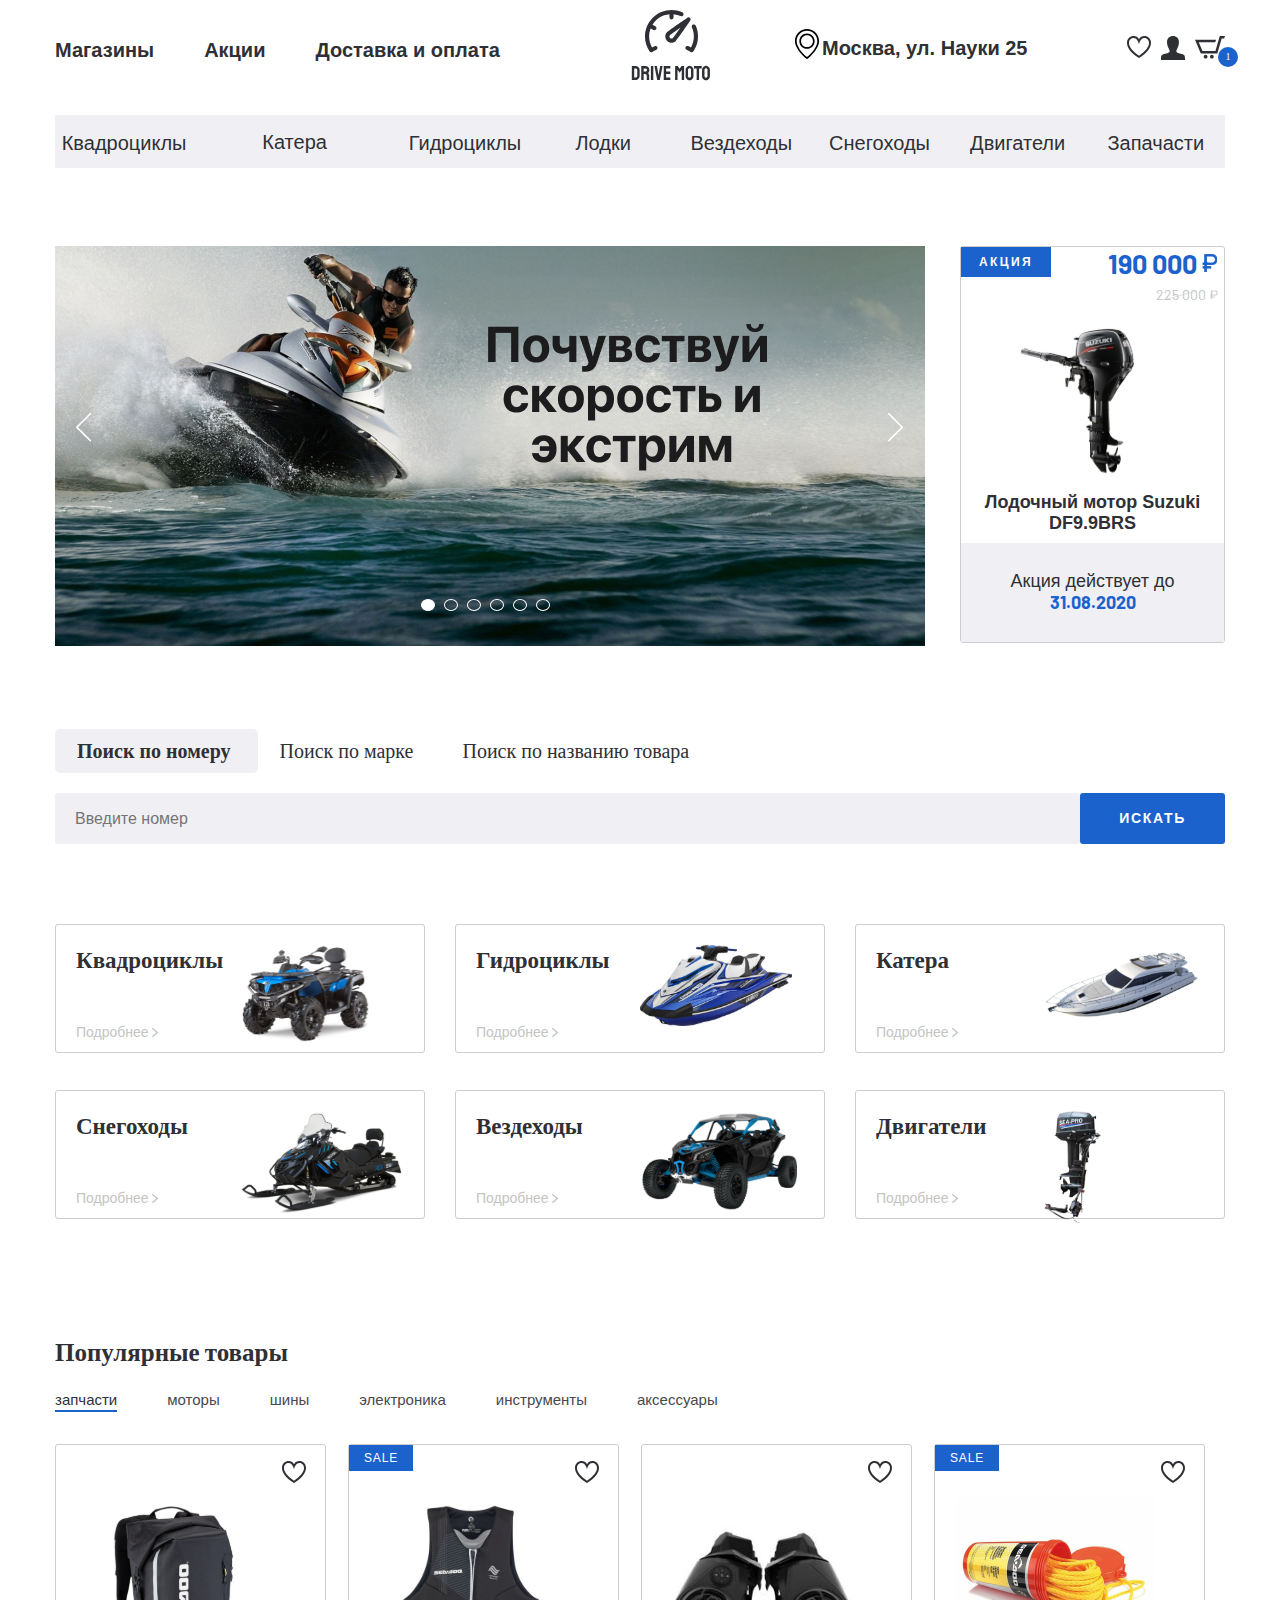
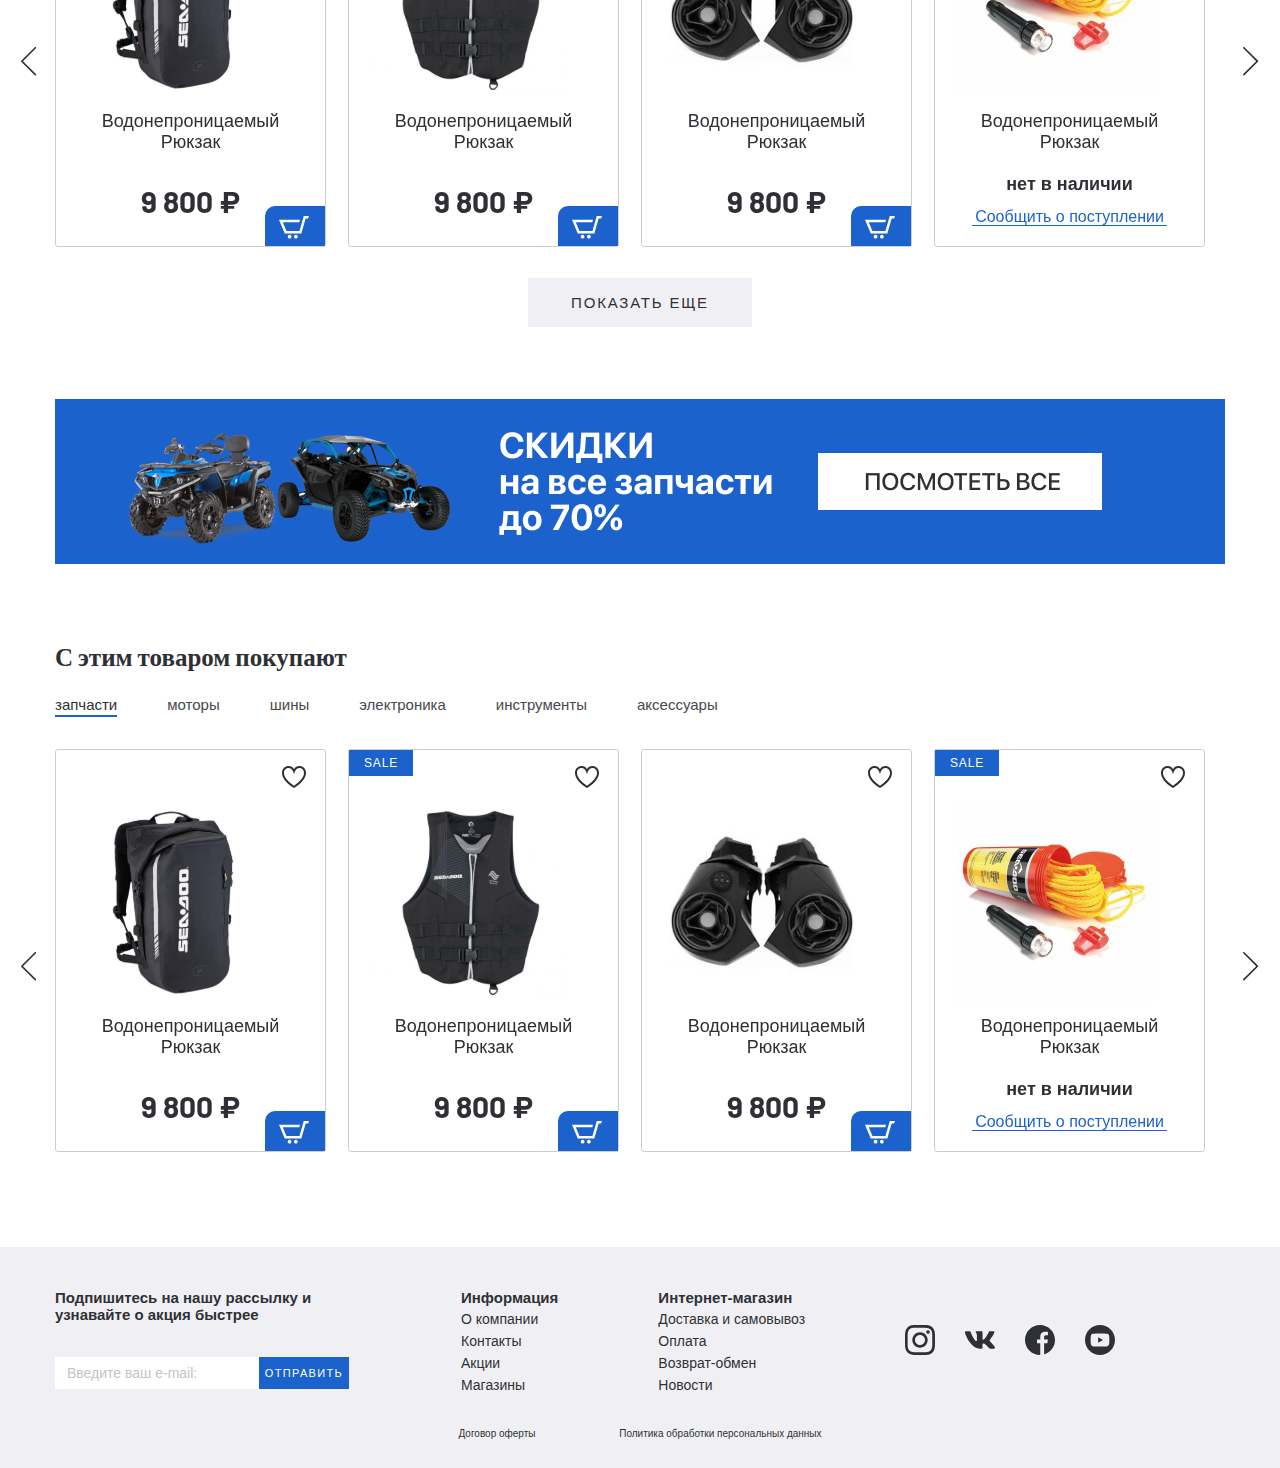
==== index.html @ bf3409c5 "First lesson" ====
<!DOCTYPE html>
<html lang="en">
<head>
  <meta charset="UTF-8">
  <meta name="viewport" content="width=device-width, initial-scale=1.0">
  <meta http-equiv="X-UA-Compatible" content="ie=edge">
  <title>Document</title>
  <link href="https://fonts.googleapis.com/css2?family=Barlow:wght@400;700&display=swap" rel="stylesheet">
  <link rel="stylesheet" href="css/ion.rangeSlider.min.css">
  <link rel="stylesheet" href="css/jquery.formstyler.css">
  <link rel="stylesheet" href="css/jquery.formstyler.theme.css">
  <link rel="stylesheet" href="css/jquery.rateyo.min.css">
  <link rel="stylesheet" href="css/style.min.css">
</head>
<body>

  <header class="header">
    <div class="container">
      <div class="header__top"7>
        <nav class="menu">
          <ul class="menu__list">
            <li class="menu__item">
              <a class="menu__link" href="#">
                Магазины
              </a>
            </li>
            <li class="menu__item">
              <a class="menu__link" href="#">
                Акции
              </a>
            </li>
            <li class="menu__item">
              <a class="menu__link" href="#">
                Доставка и оплата
              </a>
            </li>
          </ul>
        </nav>
        <a href="#" class="logo">
          <img src="img/logo.svg" alt="">
        </a>
        <div class="header__info">
          <div class="header__geolocation">
            Москва,  ул. Науки  25
          </div>
          <ul class="header__icons">
            <li class="header__item">
              <a href="#" class="header__item-link">
                <img src="img/brave.svg">
              </a>
            </li>
            <li class="header__item">
              <a href="#" class="header__item-link">
                <img src="img/user.svg">
              </a>
            </li>
            <li class="header__item">
              <a href="#" class="header__item-link basket">
                <img src="img/basket.svg">
                <p class="header__item-link--num">1</p>
              </a>
            </li>
          </ul>
        </div>
      </div>
      
      <ul class="header__bottom-list">
        <li class="header__bottom-item">
          <a href="#" class="header__bottom-link">Квадроциклы</a>
        </li>
        <li class="header__bottom-item">
          <a href="#" class="h122eader__bottom-link">Катера</a>
        </li>
        <li class="header__bottom-item">
          <a href="catalog-page.html" class="header__bottom-link">Гидроциклы</a>
        </li>
        <li class="header__bottom-item">
          <a href="#" class="header__bottom-link">Лодки</a>
        </li>
        <li class="header__bottom-item">
          <a href="#" class="header__bottom-link">Вездеходы</a>
        </li>
        <li class="header__bottom-item">
          <a href="#" class="header__bottom-link">Снегоходы</a>
        </li>
        <li class="header__bottom-item">
          <a href="#" class="header__bottom-link">Двигатели</a>
        </li>
        <li class="header__bottom-item">
          <a href="#" class="header__bottom-link">Запачасти</a>
        </li>
      </ul>
      
    </div>
  </header>


  <section class="slider">
    <div class="container">
      <div class="slider__inner">
        <div class="slider__items">
          <div class="slider__item">
            <img src="img/slider.jpg">
          </div>
          <div class="slider__item">
            <img src="img/slider.jpg">
          </div>
          <div class="slider__item">
            <img src="img/slider.jpg">
          </div>
          <div class="slider__item">
            <img src="img/slider.jpg">
          </div>
          <div class="slider__item">
            <img src="img/slider.jpg">
          </div>
          <div class="slider__item">
            <img src="img/slider.jpg">
          </div>
        </div>

        <a href="#" class="slider__stock">
          <div class="slider__stock-header">
            <div class="slider__stock-header-left">
              Акция
            </div> 
            <div class="slider__stock-header-price">
              <div class="slider__stock-header-price-new">
                190 000
              </div>
              <div class="slider__stock-header-price-old">
                225 000
              </div>             
            </div>                         
          </div>
          <div class="slider__stock-img">
            <img src="img/motor.svg" alt="">
          </div>
          <div class="slider__stock-title">
            Лодочный мотор 
            Suzuki DF9.9BRS
          </div>
          <div class="slider__stock-footer">
            Акция действует до
            <span>31.08.2020</span>
          </div>
        </a>
      </div>
    </div>
  </section>



  <section class="search">
    <div class="container">
      <div class="search__inner">
        <div class="search__tabs">
          <a href="#tab-1" class="tab search__tabs-item tab--active">
            Поиск по  номеру
          </a>
          <a href="#tab-2" class="tab search__tabs-item">
            Поиск по  марке
          </a>
          <a href="#tab-3" class="tab search__tabs-item">
            Поиск по  названию товара
          </a>
        </div>
        <div class="search__content">
          <div class="tabs-content search__content-item tabs-content--active" id="tab-1">
            <form class="search__content-form">
              <input type="text" class="search__content-input" placeholder="Введите номер">
              <button type="submit" class="search__content-btn">
                Искать
              </button>
            </form>
          </div>
          <div class="tabs-content search__content-item" id="tab-2">
            <form class="search__content-form">
              <input type="text" class="search__content-input" placeholder="Введите марку">
              <button type="submit" class="search__content-btn">
                Искать
              </button>
            </form>
          </div>
          <div class="tabs-content search__content-item" id="tab-3">
            <form class="search__content-form">
              <input type="text" class="search__content-input" placeholder="Введите название">
              <button type="submit" class="search__content-btn">
                Искать
              </button>
            </form>
          </div>
        </div>
      </div>
    </div>
  </section>


  <section class="categories">
    <div class="container">
      <div class="categories__inner">
        <a href="#" class="categories__item">
          <div class="categories__info">
            <h4 class="categories__title">
              Квадроциклы
            </h4>
            <p class="categories__link">
              Подробнее
            </p>
          </div>
          <div class="categories__img">
            <img src="img/categories-1.svg" alt="">
          </div>
        </a>
        <a href="catalog-page.html" class="categories__item">
          <div class="categories__info">
            <h4 class="categories__title">
              Гидроциклы
            </h4>
            <p class="categories__link">
              Подробнее
            </p>
          </div>
          <div class="categories__img">
            <img src="img/categories-2.svg" alt="">
          </div>
        </a>
        <a href="#" class="categories__item">
          <div class="categories__info">
            <h4 class="categories__title">
              Катера
            </h4>
            <p class="categories__link">
              Подробнее
            </p>
          </div>
          <div class="categories__img">
            <img src="img/categories-3.svg" alt="">
          </div>
        </a>
        <a href="#" class="categories__item">
          <div class="categories__info">
            <h4 class="categories__title">
              Снегоходы
            </h4>
            <p class="categories__link">
              Подробнее
            </p>
          </div>
          <div class="categories__img">
            <img src="img/categories-4.svg" alt="">
          </div>
        </a>
        <a href="#" class="categories__item">
          <div class="categories__info">
            <h4 class="categories__title">
              Вездеходы
            </h4>
            <p class="categories__link">
              Подробнее
            </p>
          </div>
          <div class="categories__img">
            <img src="img/categories-5.svg" alt="">
          </div>
        </a>
        <a href="#" class="categories__item">
          <div class="categories__info">
            <h4 class="categories__title">
              Двигатели
            </h4>
            <p class="categories__link">
              Подробнее
            </p>
          </div>
          <div class="categories__img">
            <img src="img/categories-6.svg" alt="">
          </div>
        </a>
      </div>
    </div>
  </section>


  <section class="product">
    <div class="container">
      <div class="product__title-top">
        Популярные товары
      </div>
      <div class="product__inner">
        <div class="product__tabs">
          <a href="#t-1" class="tab product__tab tab--active">запчасти</a>
          <a href="#t-2" class="tab product__tab">моторы</a>
          <a href="#t-3" class="tab product__tab">шины</a>
          <a href="#t-4" class="tab product__tab">электроника</a>
          <a href="#t-5" class="tab product__tab">инструменты</a>
          <a href="#t-6" class="tab product__tab">аксессуары</a>
        </div>
        <div class="product__content">
          <div id="t-1" class="tabs-content product__content-item tabs-content--active">
            <div class="product__content-slider">
              <div class="product__content-slider-item">
                <div class="product__content-wrapper">
                  <button class="product__content-favorite">

                  </button>
                  <button class="product__content-basket">

                  </button>
                  <a href="#" class="product__link">
                    Сообщить о поступлении
                  </a>
                  <a href="#" class="product__item">
                    <div class="product__img">
                      <img src="img/product-1.svg" alt="">
                    </div>
                    <p class="product__look">
                      посмотреть товар
                    </p>
                    <p class="product__not-available">
                      нет в наличии
                    </p>
                    <h4 class="product__title">
                      Водонепроницаемый
                      Рюкзак
                    </h4>
                    <p class="product__price">
                      9 800 ₽
                    </p>
                  </a>
                </div>
              </div>
              <div class="product__content-slider-item">
                <div class="product__content-wrapper">
                  <button class="product__content-favorite">

                  </button>
                  <button class="product__content-basket">

                  </button>
                  <a href="#" class="product__link">
                    Сообщить о поступлении
                  </a>
                  <a href="#" class="product__item product__item--sale">
                    <div class="product__img">
                      <img src="img/product-2.svg" alt="">
                    </div>
                    <p class="product__look">
                      посмотреть товар
                    </p>
                    <p class="product__not-available">
                      нет в наличии
                    </p>
                    <h4 class="product__title">
                      Водонепроницаемый
                      Рюкзак
                    </h4>
                    <p class="product__price">
                      9 800 ₽
                    </p>
                  </a>
                </div>
              </div>
              <div class="product__content-slider-item">
                <div class="product__content-wrapper">
                  <button class="product__content-favorite">

                  </button>
                  <button class="product__content-basket">

                  </button>
                  <a href="#" class="product__link">
                    Сообщить о поступлении
                  </a>
                  <a href="#" class="product__item">
                    <div class="product__img">
                      <img src="img/product-3.svg" alt="">
                    </div>
                    <p class="product__look">
                      посмотреть товар
                    </p>
                    <p class="product__not-available">
                      нет в наличии
                    </p>
                    <h4 class="product__title">
                      Водонепроницаемый
                      Рюкзак
                    </h4>
                    <p class="product__price">
                      9 800 ₽
                    </p>
                  </a>
                </div>
              </div>
              <div class="product__content-slider-item">
                <div class="product__content-wrapper product__content-wrapper-not-available">
                  <button class="product__content-favorite">

                  </button>
                  <button class="product__content-basket">

                  </button>
                  <a href="#" class="product__link">
                    Сообщить о поступлении
                  </a>
                  <a href="#" class="product__item product__item--sale">
                    <div class="product__img">
                      <img src="img/product-4.svg" alt="">
                    </div>
                    <p class="product__look">
                      посмотреть товар
                    </p>
                    <p class="product__not-available">
                      нет в наличии
                    </p>
                    <h4 class="product__title">
                      Водонепроницаемый
                      Рюкзак
                    </h4>
                    <p class="product__price">
                      9 800 ₽
                    </p>
                  </a>
                </div>
              </div>
              <div class="product__content-slider-item">
                <div class="product__content-wrapper">
                  <button class="product__content-favorite">

                  </button>
                  <button class="product__content-basket">

                  </button>
                  <a href="#" class="product__link">
                    Сообщить о поступлении
                  </a>
                  <a href="#" class="product__item">
                    <div class="product__img">
                      <img src="img/product-1.svg" alt="">
                    </div>
                    <p class="product__look">
                      посмотреть товар
                    </p>
                    <p class="product__not-available">
                      нет в наличии
                    </p>
                    <h4 class="product__title">
                      Водонепроницаемый
                      Рюкзак
                    </h4>
                    <p class="product__price">
                      9 800 ₽
                    </p>
                  </a>
                </div>
              </div>

            </div>
          </div>
          <div id="t-2" class="tabs-content product__content-item">
            <div class="product__content-slider">
              <div class="product__content-slider-item">
                <div class="product__content-wrapper">
                  <button class="product__content-favorite">

                  </button>
                  <button class="product__content-basket">

                  </button>
                  <a href="#" class="product__link">
                    Сообщить о поступлении
                  </a>
                  <a href="#" class="product__item">
                    <div class="product__img">
                      <img src="img/product-1.svg" alt="">
                    </div>
                    <p class="product__look">
                      посмотреть товар
                    </p>
                    <p class="product__not-available">
                      нет в наличии
                    </p>
                    <h4 class="product__title">
                      Водонепроницаемый
                      Рюкзак
                    </h4>
                    <p class="product__price">
                      9 800 ₽
                    </p>
                  </a>
                </div>
              </div>
              <div class="product__content-slider-item">
                <div class="product__content-wrapper">
                  <button class="product__content-favorite">

                  </button>
                  <button class="product__content-basket">

                  </button>
                  <a href="#" class="product__link">
                    Сообщить о поступлении
                  </a>
                  <a href="#" class="product__item product__item--sale">
                    <div class="product__img">
                      <img src="img/product-2.svg" alt="">
                    </div>
                    <p class="product__look">
                      посмотреть товар
                    </p>
                    <p class="product__not-available">
                      нет в наличии
                    </p>
                    <h4 class="product__title">
                      Водонепроницаемый
                      Рюкзак
                    </h4>
                    <p class="product__price">
                      9 800 ₽
                    </p>
                  </a>
                </div>
              </div>
              <div class="product__content-slider-item">
                <div class="product__content-wrapper">
                  <button class="product__content-favorite">

                  </button>
                  <button class="product__content-basket">

                  </button>
                  <a href="#" class="product__link">
                    Сообщить о поступлении
                  </a>
                  <a href="#" class="product__item">
                    <div class="product__img">
                      <img src="img/product-3.svg" alt="">
                    </div>
                    <p class="product__look">
                      посмотреть товар
                    </p>
                    <p class="product__not-available">
                      нет в наличии
                    </p>
                    <h4 class="product__title">
                      Водонепроницаемый
                      Рюкзак
                    </h4>
                    <p class="product__price">
                      9 800 ₽
                    </p>
                  </a>
                </div>
              </div>
              <div class="product__content-slider-item">
                <div class="product__content-wrapper product__content-wrapper-not-available">
                  <button class="product__content-favorite">

                  </button>
                  <button class="product__content-basket">

                  </button>
                  <a href="#" class="product__link">
                    Сообщить о поступлении
                  </a>
                  <a href="#" class="product__item product__item--sale">
                    <div class="product__img">
                      <img src="img/product-4.svg" alt="">
                    </div>
                    <p class="product__look">
                      посмотреть товар
                    </p>
                    <p class="product__not-available">
                      нет в наличии
                    </p>
                    <h4 class="product__title">
                      Водонепроницаемый
                      Рюкзак
                    </h4>
                    <p class="product__price">
                      9 800 ₽
                    </p>
                  </a>
                </div>
              </div>
              <div class="product__content-slider-item">
                <div class="product__content-wrapper">
                  <button class="product__content-favorite">

                  </button>
                  <button class="product__content-basket">

                  </button>
                  <a href="#" class="product__link">
                    Сообщить о поступлении
                  </a>
                  <a href="#" class="product__item">
                    <div class="product__img">
                      <img src="img/product-1.svg" alt="">
                    </div>
                    <p class="product__look">
                      посмотреть товар
                    </p>
                    <p class="product__not-available">
                      нет в наличии
                    </p>
                    <h4 class="product__title">
                      Водонепроницаемый
                      Рюкзак
                    </h4>
                    <p class="product__price">
                      9 800 ₽
                    </p>
                  </a>
                </div>
              </div>

            </div>
          </div>
          <div id="t-3" class="tabs-content product__content-item"></div> 
          <div id="t-4" class="tabs-content product__content-item"></div> 
          <div id="t-5" class="tabs-content product__content-item"></div> 
          <div id="t-6" class="tabs-content product__content-item"></div>  
        </div>
        <div class="product__link-box">
          <a href="#" class="product__link-box-item">Показать еще</a>
        </div>
      </div>
    </div>
  </section>


  <div class="banner">
    <div class="container">
      <a href="#" class="banner__link">
        <img src="img/banner.jpg" alt="">
      </a>
    </div>
  </div>


  <section class="product-2">
    <div class="container">
      <div class="product__title-top">
        С этим товаром покупают
      </div>
      <div class="product__inner">
        <div class="product__tabs">
          <a href="#b-1" class="tab product__tab tab--active">запчасти</a>
          <a href="#b-2" class="tab product__tab">моторы</a>
          <a href="#b-3" class="tab product__tab">шины</a>
          <a href="#b-4" class="tab product__tab">электроника</a>
          <a href="#b-5" class="tab product__tab">инструменты</a>
          <a href="#b-6" class="tab product__tab">аксессуары</a>
        </div>
        <div class="product__content">
          <div id="b-1" class="tabs-content product__content-item tabs-content--active">
            <div class="product__content-slider">
              <div class="product__content-slider-item">
                <div class="product__content-wrapper">
                  <button class="product__content-favorite">

                  </button>
                  <button class="product__content-basket">

                  </button>
                  <a href="#" class="product__link">
                    Сообщить о поступлении
                  </a>
                  <a href="#" class="product__item">
                    <div class="product__img">
                      <img src="img/product-1.svg" alt="">
                    </div>
                    <p class="product__look">
                      посмотреть товар
                    </p>
                    <p class="product__not-available">
                      нет в наличии
                    </p>
                    <h4 class="product__title">
                      Водонепроницаемый
                      Рюкзак
                    </h4>
                    <p class="product__price">
                      9 800 ₽
                    </p>
                  </a>
                </div>
              </div>
              <div class="product__content-slider-item">
                <div class="product__content-wrapper">
                  <button class="product__content-favorite">

                  </button>
                  <button class="product__content-basket">

                  </button>
                  <a href="#" class="product__link">
                    Сообщить о поступлении
                  </a>
                  <a href="#" class="product__item product__item--sale">
                    <div class="product__img">
                      <img src="img/product-2.svg" alt="">
                    </div>
                    <p class="product__look">
                      посмотреть товар
                    </p>
                    <p class="product__not-available">
                      нет в наличии
                    </p>
                    <h4 class="product__title">
                      Водонепроницаемый
                      Рюкзак
                    </h4>
                    <p class="product__price">
                      9 800 ₽
                    </p>
                  </a>
                </div>
              </div>
              <div class="product__content-slider-item">
                <div class="product__content-wrapper">
                  <button class="product__content-favorite">

                  </button>
                  <button class="product__content-basket">

                  </button>
                  <a href="#" class="product__link">
                    Сообщить о поступлении
                  </a>
                  <a href="#" class="product__item">
                    <div class="product__img">
                      <img src="img/product-3.svg" alt="">
                    </div>
                    <p class="product__look">
                      посмотреть товар
                    </p>
                    <p class="product__not-available">
                      нет в наличии
                    </p>
                    <h4 class="product__title">
                      Водонепроницаемый
                      Рюкзак
                    </h4>
                    <p class="product__price">
                      9 800 ₽
                    </p>
                  </a>
                </div>
              </div>
              <div class="product__content-slider-item">
                <div class="product__content-wrapper product__content-wrapper-not-available">
                  <button class="product__content-favorite">

                  </button>
                  <button class="product__content-basket">

                  </button>
                  <a href="#" class="product__link">
                    Сообщить о поступлении
                  </a>
                  <a href="#" class="product__item product__item--sale">
                    <div class="product__img">
                      <img src="img/product-4.svg" alt="">
                    </div>
                    <p class="product__look">
                      посмотреть товар
                    </p>
                    <p class="product__not-available">
                      нет в наличии
                    </p>
                    <h4 class="product__title">
                      Водонепроницаемый
                      Рюкзак
                    </h4>
                    <p class="product__price">
                      9 800 ₽
                    </p>
                  </a>
                </div>
              </div>
              <div class="product__content-slider-item">
                <div class="product__content-wrapper">
                  <button class="product__content-favorite">

                  </button>
                  <button class="product__content-basket">

                  </button>
                  <a href="#" class="product__link">
                    Сообщить о поступлении
                  </a>
                  <a href="#" class="product__item">
                    <div class="product__img">
                      <img src="img/product-1.svg" alt="">
                    </div>
                    <p class="product__look">
                      посмотреть товар
                    </p>
                    <p class="product__not-available">
                      нет в наличии
                    </p>
                    <h4 class="product__title">
                      Водонепроницаемый
                      Рюкзак
                    </h4>
                    <p class="product__price">
                      9 800 ₽
                    </p>
                  </a>
                </div>
              </div>

            </div>
          </div>
          <div id="b-2" class="tabs-content product__content-item"></div>
          <div id="b-3" class="tabs-content product__content-item"></div> 
          <div id="b-4" class="tabs-content product__content-item"></div> 
          <div id="b-5" class="tabs-content product__content-item"></div> 
          <div id="b-6" class="tabs-content product__content-item"></div>  
        </div>
        
      </div>
    </div>
  </section>



  <footer class="footer">
    <div class="container">
      <div class="footer__top">
        <div class="footer__form">
          <div class="footer__title">
            Подпишитесь на нашу рассылку 
            и узнавайте о акция быстрее
          </div>
          <form class="footer__form-box">
            <input type="text" class="footer__form-input" placeholder="Введите ваш e-mail:">
            <button class="footer__form-btn">Отправить</button>
          </form>
        </div>
        <div class="footer__item">
          <div class="footer__title">
            Информация
          </div>
          <ul class="footer__list">
            <li class="footer__item-link">
              <a href="#">О компании</a>
            </li>
            <li class="footer__item-link">
              <a href="#">Контакты</a>
            </li>
            <li class="footer__item-link">
              <a href="#">Акции</a>
            </li>
            <li class="footer__item-link">
              <a href="#">Магазины</a>
            </li>
          </ul>
        </div>
        <div class="footer__item">
          <div class="footer__title">
            Интернет-магазин
          </div>
          <ul class="footer__list">
            <li class="footer__item-link">
              <a href="#">Доставка и самовывоз</a>
            </li>
            <li class="footer__item-link">
              <a href="#">Оплата</a>
            </li>
            <li class="footer__item-link">
              <a href="#">Возврат-обмен</a>
            </li>
            <li class="footer__item-link">
              <a href="#">Новости</a>
            </li>
          </ul>
        </div>
        <div class="footer__socials">
          <ul class="footer__socials-list">
            <li class="footer__socials-item">
              <a href="#">
                <img src="img/instagram.svg" alt="">
              </a>
            </li>
            <li class="footer__socials-item">
              <a href="#">
                <img src="img/vk.svg" alt="">
              </a>
            </li>
            <li class="footer__socials-item">
              <a href="#">
                <img src="img/facebook.svg" alt="">
              </a>
            </li>
            <li class="footer__socials-item">
              <a href="#">
                <img src="img/youtube.svg" alt="">
              </a>
            </li>
          </ul>
        </div>
      </div>
      <div class="footer__bottom">
        <a href="#" class="footer__bottom-link">
          Договор оферты
        </a>
        <a href="#" class="footer__bottom-link">
          Политика обработки персональных данных
        </a>
      </div>
    </div>
  </footer>

  <script src="https://ajax.googleapis.com/ajax/libs/jquery/3.4.1/jquery.min.js"></script>
  <script src="js/libs.min.js"></script>
  <script src="js/ion.rangeSlider.min.js"></script>
  <script src="js/jquery.formstyler.min.js"></script>
  <script src="js/jquery.rateyo.min.js"></script>
  <script src="js/main.js"></script>
</body>
</html>
---- css/ion.rangeSlider.min.css ----
/*!Ion.RangeSlider, 2.3.1, © Denis Ineshin, 2010 - 2019, IonDen.com, Build date: 2019-12-19 16:51:02*/.irs{position:relative;display:block;-webkit-touch-callout:none;-webkit-user-select:none;-khtml-user-select:none;-moz-user-select:none;-ms-user-select:none;user-select:none;font-size:12px;font-family:Arial,sans-serif}.irs-line{position:relative;display:block;overflow:hidden;outline:none !important}.irs-bar{position:absolute;display:block;left:0;width:0}.irs-shadow{position:absolute;display:none;left:0;width:0}.irs-handle{position:absolute;display:block;box-sizing:border-box;cursor:default;z-index:1}.irs-handle.type_last{z-index:2}.irs-min,.irs-max{position:absolute;display:block;cursor:default}.irs-min{left:0}.irs-max{right:0}.irs-from,.irs-to,.irs-single{position:absolute;display:block;top:0;left:0;cursor:default;white-space:nowrap}.irs-grid{position:absolute;display:none;bottom:0;left:0;width:100%;height:20px}.irs-with-grid .irs-grid{display:block}.irs-grid-pol{position:absolute;top:0;left:0;width:1px;height:8px;background:#000}.irs-grid-pol.small{height:4px}.irs-grid-text{position:absolute;bottom:0;left:0;white-space:nowrap;text-align:center;font-size:9px;line-height:9px;padding:0 3px;color:#000}.irs-disable-mask{position:absolute;display:block;top:0;left:-1%;width:102%;height:100%;cursor:default;background:rgba(0,0,0,0);z-index:2}.lt-ie9 .irs-disable-mask{background:#000;filter:alpha(opacity=0);cursor:not-allowed}.irs-disabled{opacity:.4}.irs-hidden-input{position:absolute !important;display:block !important;top:0 !important;left:0 !important;width:0 !important;height:0 !important;font-size:0 !important;line-height:0 !important;padding:0 !important;margin:0 !important;overflow:hidden;outline:none !important;z-index:-9999 !important;background:none !important;border-style:solid !important;border-color:transparent !important}.irs--flat{height:40px}.irs--flat.irs-with-grid{height:60px}.irs--flat .irs-line{top:25px;height:12px;background-color:#e1e4e9;border-radius:4px}.irs--flat .irs-bar{top:25px;height:12px;background-color:#ed5565}.irs--flat .irs-bar--single{border-radius:4px 0 0 4px}.irs--flat .irs-shadow{height:1px;bottom:16px;background-color:#e1e4e9}.irs--flat .irs-handle{top:22px;width:16px;height:18px;background-color:transparent}.irs--flat .irs-handle>i:first-child{position:absolute;display:block;top:0;left:50%;width:2px;height:100%;margin-left:-1px;background-color:#da4453}.irs--flat .irs-handle.state_hover>i:first-child,.irs--flat .irs-handle:hover>i:first-child{background-color:#a43540}.irs--flat .irs-min,.irs--flat .irs-max{top:0;padding:1px 3px;color:#999;font-size:10px;line-height:1.333;text-shadow:none;background-color:#e1e4e9;border-radius:4px}.irs--flat .irs-from,.irs--flat .irs-to,.irs--flat .irs-single{color:white;font-size:10px;line-height:1.333;text-shadow:none;padding:1px 5px;background-color:#ed5565;border-radius:4px}.irs--flat .irs-from:before,.irs--flat .irs-to:before,.irs--flat .irs-single:before{position:absolute;display:block;content:"";bottom:-6px;left:50%;width:0;height:0;margin-left:-3px;overflow:hidden;border:3px solid transparent;border-top-color:#ed5565}.irs--flat .irs-grid-pol{background-color:#e1e4e9}.irs--flat .irs-grid-text{color:#999}.irs--big{height:55px}.irs--big.irs-with-grid{height:70px}.irs--big .irs-line{top:33px;height:12px;background-color:white;background:linear-gradient(to bottom, #ddd -50%, white 150%);border:1px solid #ccc;border-radius:12px}.irs--big .irs-bar{top:33px;height:12px;background-color:#92bce0;border:1px solid #428bca;background:linear-gradient(to bottom, #ffffff 0%, #428bca 30%, #b9d4ec 100%);box-shadow:inset 0 0 1px 1px rgba(255,255,255,0.5)}.irs--big .irs-bar--single{border-radius:12px 0 0 12px}.irs--big .irs-shadow{height:1px;bottom:16px;background-color:rgba(66,139,202,0.5)}.irs--big .irs-handle{top:25px;width:30px;height:30px;border:1px solid rgba(0,0,0,0.3);background-color:#cbcfd5;background:linear-gradient(to bottom, white 0%, #B4B9BE 30%, white 100%);box-shadow:1px 1px 2px rgba(0,0,0,0.2),inset 0 0 3px 1px white;border-radius:30px}.irs--big .irs-handle.state_hover,.irs--big .irs-handle:hover{border-color:rgba(0,0,0,0.45);background-color:#939ba7;background:linear-gradient(to bottom, white 0%, #919BA5 30%, white 100%)}.irs--big .irs-min,.irs--big .irs-max{top:0;padding:1px 5px;color:white;text-shadow:none;background-color:#9f9f9f;border-radius:3px}.irs--big .irs-from,.irs--big .irs-to,.irs--big .irs-single{color:white;text-shadow:none;padding:1px 5px;background-color:#428bca;background:linear-gradient(to bottom, #428bca 0%, #3071a9 100%);border-radius:3px}.irs--big .irs-grid-pol{background-color:#428bca}.irs--big .irs-grid-text{color:#428bca}.irs--modern{height:55px}.irs--modern.irs-with-grid{height:55px}.irs--modern .irs-line{top:25px;height:5px;background-color:#d1d6e0;background:linear-gradient(to bottom, #e0e4ea 0%, #d1d6e0 100%);border:1px solid #a3adc1;border-bottom-width:0;border-radius:5px}.irs--modern .irs-bar{top:25px;height:5px;background:#20b426;background:linear-gradient(to bottom, #20b426 0%, #18891d 100%)}.irs--modern .irs-bar--single{border-radius:5px 0 0 5px}.irs--modern .irs-shadow{height:1px;bottom:21px;background-color:rgba(209,214,224,0.5)}.irs--modern .irs-handle{top:37px;width:12px;height:13px;border:1px solid #a3adc1;border-top-width:0;box-shadow:1px 1px 1px rgba(0,0,0,0.1);border-radius:0 0 3px 3px}.irs--modern .irs-handle>i:nth-child(1){position:absolute;display:block;top:-4px;left:1px;width:6px;height:6px;border:1px solid #a3adc1;background:white;transform:rotate(45deg)}.irs--modern .irs-handle>i:nth-child(2){position:absolute;display:block;box-sizing:border-box;top:0;left:0;width:10px;height:12px;background:#e9e6e6;background:linear-gradient(to bottom, white 0%, #e9e6e6 100%);border-radius:0 0 3px 3px}.irs--modern .irs-handle>i:nth-child(3){position:absolute;display:block;box-sizing:border-box;top:3px;left:3px;width:4px;height:5px;border-left:1px solid #a3adc1;border-right:1px solid #a3adc1}.irs--modern .irs-handle.state_hover,.irs--modern .irs-handle:hover{border-color:#7685a2;background:#c3c7cd;background:linear-gradient(to bottom, #ffffff 0%, #919ba5 30%, #ffffff 100%)}.irs--modern .irs-handle.state_hover>i:nth-child(1),.irs--modern .irs-handle:hover>i:nth-child(1){border-color:#7685a2}.irs--modern .irs-handle.state_hover>i:nth-child(3),.irs--modern .irs-handle:hover>i:nth-child(3){border-color:#48536a}.irs--modern .irs-min,.irs--modern .irs-max{top:0;font-size:10px;line-height:1.333;text-shadow:none;padding:1px 5px;color:white;background-color:#d1d6e0;border-radius:5px}.irs--modern .irs-from,.irs--modern .irs-to,.irs--modern .irs-single{font-size:10px;line-height:1.333;text-shadow:none;padding:1px 5px;background-color:#20b426;color:white;border-radius:5px}.irs--modern .irs-from:before,.irs--modern .irs-to:before,.irs--modern .irs-single:before{position:absolute;display:block;content:"";bottom:-6px;left:50%;width:0;height:0;margin-left:-3px;overflow:hidden;border:3px solid transparent;border-top-color:#20b426}.irs--modern .irs-grid{height:25px}.irs--modern .irs-grid-pol{background-color:#dedede}.irs--modern .irs-grid-text{color:silver;font-size:13px}.irs--sharp{height:50px;font-size:12px;line-height:1}.irs--sharp.irs-with-grid{height:57px}.irs--sharp .irs-line{top:30px;height:2px;background-color:black;border-radius:2px}.irs--sharp .irs-bar{top:30px;height:2px;background-color:#ee22fa}.irs--sharp .irs-bar--single{border-radius:2px 0 0 2px}.irs--sharp .irs-shadow{height:1px;bottom:21px;background-color:rgba(0,0,0,0.5)}.irs--sharp .irs-handle{top:25px;width:10px;height:10px;background-color:#a804b2}.irs--sharp .irs-handle>i:first-child{position:absolute;display:block;top:100%;left:0;width:0;height:0;border:5px solid transparent;border-top-color:#a804b2}.irs--sharp .irs-handle.state_hover,.irs--sharp .irs-handle:hover{background-color:black}.irs--sharp .irs-handle.state_hover>i:first-child,.irs--sharp .irs-handle:hover>i:first-child{border-top-color:black}.irs--sharp .irs-min,.irs--sharp .irs-max{color:white;font-size:14px;line-height:1;top:0;padding:3px 4px;opacity:.4;background-color:#a804b2;border-radius:2px}.irs--sharp .irs-from,.irs--sharp .irs-to,.irs--sharp .irs-single{font-size:14px;line-height:1;text-shadow:none;padding:3px 4px;background-color:#a804b2;color:white;border-radius:2px}.irs--sharp .irs-from:before,.irs--sharp .irs-to:before,.irs--sharp .irs-single:before{position:absolute;display:block;content:"";bottom:-6px;left:50%;width:0;height:0;margin-left:-3px;overflow:hidden;border:3px solid transparent;border-top-color:#a804b2}.irs--sharp .irs-grid{height:25px}.irs--sharp .irs-grid-pol{background-color:#dedede}.irs--sharp .irs-grid-text{color:silver;font-size:13px}.irs--round{height:50px}.irs--round.irs-with-grid{height:65px}.irs--round .irs-line{top:36px;height:4px;background-color:#dee4ec;border-radius:4px}.irs--round .irs-bar{top:36px;height:4px;background-color:#006cfa}.irs--round .irs-bar--single{border-radius:4px 0 0 4px}.irs--round .irs-shadow{height:4px;bottom:21px;background-color:rgba(222,228,236,0.5)}.irs--round .irs-handle{top:26px;width:24px;height:24px;border:4px solid #006cfa;background-color:white;border-radius:24px;box-shadow:0 1px 3px rgba(0,0,255,0.3)}.irs--round .irs-handle.state_hover,.irs--round .irs-handle:hover{background-color:#f0f6ff}.irs--round .irs-min,.irs--round .irs-max{color:#333;font-size:14px;line-height:1;top:0;padding:3px 5px;background-color:rgba(0,0,0,0.1);border-radius:4px}.irs--round .irs-from,.irs--round .irs-to,.irs--round .irs-single{font-size:14px;line-height:1;text-shadow:none;padding:3px 5px;background-color:#006cfa;color:white;border-radius:4px}.irs--round .irs-from:before,.irs--round .irs-to:before,.irs--round .irs-single:before{position:absolute;display:block;content:"";bottom:-6px;left:50%;width:0;height:0;margin-left:-3px;overflow:hidden;border:3px solid transparent;border-top-color:#006cfa}.irs--round .irs-grid{height:25px}.irs--round .irs-grid-pol{background-color:#dedede}.irs--round .irs-grid-text{color:silver;font-size:13px}.irs--square{height:50px}.irs--square.irs-with-grid{height:60px}.irs--square .irs-line{top:31px;height:4px;background-color:#dedede}.irs--square .irs-bar{top:31px;height:4px;background-color:black}.irs--square .irs-shadow{height:2px;bottom:21px;background-color:#dedede}.irs--square .irs-handle{top:25px;width:16px;height:16px;border:3px solid black;background-color:white;-webkit-transform:rotate(45deg);-ms-transform:rotate(45deg);transform:rotate(45deg)}.irs--square .irs-handle.state_hover,.irs--square .irs-handle:hover{background-color:#f0f6ff}.irs--square .irs-min,.irs--square .irs-max{color:#333;font-size:14px;line-height:1;top:0;padding:3px 5px;background-color:rgba(0,0,0,0.1)}.irs--square .irs-from,.irs--square .irs-to,.irs--square .irs-single{font-size:14px;line-height:1;text-shadow:none;padding:3px 5px;background-color:black;color:white}.irs--square .irs-grid{height:25px}.irs--square .irs-grid-pol{background-color:#dedede}.irs--square .irs-grid-text{color:silver;font-size:11px}
---- css/style.min.css ----
/*! normalize.css v8.0.1 | MIT License | github.com/necolas/normalize.css */html{line-height:1.15;-webkit-text-size-adjust:100%}body{margin:0}main{display:block}h1{font-size:2em;margin:0.67em 0}hr{-webkit-box-sizing:content-box;box-sizing:content-box;height:0;overflow:visible}pre{font-family:monospace, monospace;font-size:1em}a{background-color:transparent}abbr[title]{border-bottom:none;text-decoration:underline;-webkit-text-decoration:underline dotted;text-decoration:underline dotted}b,strong{font-weight:bolder}code,kbd,samp{font-family:monospace, monospace;font-size:1em}small{font-size:80%}sub,sup{font-size:75%;line-height:0;position:relative;vertical-align:baseline}sub{bottom:-0.25em}sup{top:-0.5em}img{border-style:none}button,input,optgroup,select,textarea{font-family:inherit;font-size:100%;line-height:1.15;margin:0}button,input{overflow:visible}button,select{text-transform:none}button,[type="button"],[type="reset"],[type="submit"]{-webkit-appearance:button}button::-moz-focus-inner,[type="button"]::-moz-focus-inner,[type="reset"]::-moz-focus-inner,[type="submit"]::-moz-focus-inner{border-style:none;padding:0}button:-moz-focusring,[type="button"]:-moz-focusring,[type="reset"]:-moz-focusring,[type="submit"]:-moz-focusring{outline:1px dotted ButtonText}fieldset{padding:0.35em 0.75em 0.625em}legend{-webkit-box-sizing:border-box;box-sizing:border-box;color:inherit;display:table;max-width:100%;padding:0;white-space:normal}progress{vertical-align:baseline}textarea{overflow:auto}[type="checkbox"],[type="radio"]{-webkit-box-sizing:border-box;box-sizing:border-box;padding:0}[type="number"]::-webkit-inner-spin-button,[type="number"]::-webkit-outer-spin-button{height:auto}[type="search"]{-webkit-appearance:textfield;outline-offset:-2px}[type="search"]::-webkit-search-decoration{-webkit-appearance:none}::-webkit-file-upload-button{-webkit-appearance:button;font:inherit}details{display:block}summary{display:list-item}template{display:none}[hidden]{display:none}.slick-slider{position:relative;display:block;-webkit-box-sizing:border-box;box-sizing:border-box;-webkit-user-select:none;-moz-user-select:none;-ms-user-select:none;user-select:none;-webkit-touch-callout:none;-khtml-user-select:none;-ms-touch-action:pan-y;touch-action:pan-y;-webkit-tap-highlight-color:transparent}.slick-list{position:relative;display:block;overflow:hidden;margin:0;padding:0}.slick-list:focus{outline:none}.slick-list.dragging{cursor:pointer;cursor:hand}.slick-slider .slick-track,.slick-slider .slick-list{-webkit-transform:translate3d(0, 0, 0);-ms-transform:translate3d(0, 0, 0);transform:translate3d(0, 0, 0)}.slick-track{position:relative;top:0;left:0;display:block;margin-left:auto;margin-right:auto}.slick-track:before,.slick-track:after{display:table;content:''}.slick-track:after{clear:both}.slick-loading .slick-track{visibility:hidden}.slick-slide{display:none;float:left;height:100%;min-height:1px}[dir='rtl'] .slick-slide{float:right}.slick-slide img{display:block}.slick-slide.slick-loading img{display:none}.slick-slide.dragging img{pointer-events:none}.slick-initialized .slick-slide{display:block}.slick-loading .slick-slide{visibility:hidden}.slick-vertical .slick-slide{display:block;height:auto;border:1px solid transparent}.slick-arrow.slick-hidden{display:none}@font-face{font-family:'SFProDisplay-Regular', sans-serif;src:url("../fonts/SFProDisplay-Regular.woff2") format("woff2"),url("../fonts/SFProDisplay-Regular.woff") format("woff");font-weight:400;font-style:normal;font-display:swap}@font-face{font-family:'SFProDisplay-Medium', sans-serif;src:url("../fonts/SFProDisplay-Medium.woff2") format("woff2"),url("../fonts/SFProDisplay-Medium.woff") format("woff");font-weight:500;font-style:normal;font-display:swap}@font-face{font-family:'SFProDisplay-Semibold', sans-serif;src:url("../fonts/SFProDisplay-Semibold.woff2") format("woff2"),url("../fonts/SFProDisplay-Semibold.woff") format("woff");font-weight:600;font-style:normal;font-display:swap}@font-face{font-family:'SFProDisplay-Bold', sans-serif;src:url("../fonts/SFProDisplay-Bold.woff2") format("woff2"),url("../fonts/SFProDisplay-Bold.woff") format("woff");font-weight:700;font-style:normal;font-display:swap}html{-webkit-box-sizing:border-box;box-sizing:border-box}*,*:after,*:before{-webkit-box-sizing:inherit;box-sizing:inherit}body{font-size:18px;line-height:21px;color:#2F3035;font-family:SF Pro Display, sans-serif}a{cursor:pointer;text-decoration:none;color:inherit}ul,li{padding:0;margin:0;list-style:none}h1,h2,h3,h4,h5,h6{padding:0;margin:0}.container{max-width:1200px;padding:0 15px;margin:0 auto}.header{font-size:20px;line-height:24px}.header__top{display:-webkit-box;display:-ms-flexbox;display:flex;-webkit-box-pack:justify;-ms-flex-pack:justify;justify-content:space-between;min-height:100px;-webkit-box-align:center;-ms-flex-align:center;align-items:center;font-family:SF Pro Display, sans-serif;font-weight:bold}.header__info{display:-webkit-box;display:-ms-flexbox;display:flex}.header__geolocation{position:relative;width:265px;padding-left:30px;margin-right:60px}.header__geolocation:before{position:absolute;content:'';background-image:url(../img/geolocation.svg);top:-7px;left:0;width:30px;height:30px}.header__icons{display:-webkit-box;display:-ms-flexbox;display:flex}.header__item{margin-left:10px}.header__bottom-list{font-family:SF Pro Display, sans-serif;font-weight:400;display:-webkit-box;display:-ms-flexbox;display:flex;-ms-flex-pack:distribute;justify-content:space-around;margin-top:15px;min-height:53px;background-color:#F0F0F4;-webkit-box-align:center;-ms-flex-align:center;align-items:center}.header__bottom-item{position:relative;display:inline-block}.header__bottom-link{position:absolute;-webkit-transition:all .3s;-o-transition:all .3s;transition:all .3s;padding:15px 0 14px;top:50%;left:50%;-webkit-transform:translate(-50%, -50%);-ms-transform:translate(-50%, -50%);transform:translate(-50%, -50%)}.header__bottom-link:before{content:'';position:absolute;background-color:#1C62CD;-webkit-transition:all .3s;-o-transition:all .3s;transition:all .3s;height:3px;width:0;bottom:-3px;right:0;left:auto}.header__bottom-link:hover{font-weight:600}.header__bottom-link:hover::before{width:100%;right:auto;left:0}.header .basket{position:relative}.header .basket .header__item-link--num{color:#fff;position:absolute;content:'';width:20px;height:20px;background-color:#1C62CD;border-radius:50%;font-family:SF Pro Display;font-weight:500;font-size:10px;line-height:20px;text-align:center;top:-4px;right:-13px}.menu__list{display:-webkit-box;display:-ms-flexbox;display:flex}.menu__item{margin-right:50px}.slider{margin-top:78px}.slider__inner{display:-webkit-box;display:-ms-flexbox;display:flex;-webkit-box-pack:justify;-ms-flex-pack:justify;justify-content:space-between}.slider__items{max-width:870px}.slider__stock{max-width:265px;height:397px;border:1px solid #CDCDCD;border-radius:3px;text-align:center;display:-webkit-box;display:-ms-flexbox;display:flex;-webkit-box-orient:vertical;-webkit-box-direction:normal;-ms-flex-direction:column;flex-direction:column}.slider__stock-header{display:-webkit-box;display:-ms-flexbox;display:flex;-webkit-box-pack:justify;-ms-flex-pack:justify;justify-content:space-between}.slider__stock-header-left{color:#fff;font-size:12px;line-height:30px;letter-spacing:0.2em;text-transform:uppercase;background-color:#1C62CD;width:90px;height:30px;font-weight:600}.slider__stock-header-price{margin-bottom:7px}.slider__stock-header-price-new{font-size:27px;line-height:32px;font-family:'Barlow', sans-serif;font-weight:700;position:relative;margin-bottom:7px;padding-right:27px;color:#1C62CD}.slider__stock-header-price-new:after{position:absolute;content:'';background-image:url(../img/ruble-big.svg);right:7px;top:50%;-webkit-transform:translateY(-50%);-ms-transform:translateY(-50%);transform:translateY(-50%);width:15px;height:18px}.slider__stock-header-price-old{font-size:14px;line-height:17px;font-family:'Barlow', sans-serif;font-weight:400;color:#C4C4C4;position:relative;text-align:right;padding-right:18px}.slider__stock-header-price-old:after{position:absolute;content:'';background-image:url(../img/ruble-small.svg);right:6px;top:50%;-webkit-transform:translateY(-50%);-ms-transform:translateY(-50%);transform:translateY(-50%);width:8px;height:9.5px}.slider__stock-header-price-old:before{position:absolute;content:'';background-image:url(../img/Vector%202.svg);left:25%;top:24%;width:60px;height:10px}.slider__stock-img{height:183px;max-width:265px}.slider__stock-img img{-webkit-transform:translateX(-14px);-ms-transform:translateX(-14px);transform:translateX(-14px);max-height:100%;max-width:265px}.slider__stock-title{font-weight:bold}.slider__stock-footer{background-color:#F0F0F4;padding:28px 20px;margin-top:9px}.slider__stock-footer span{color:#1C62CD;font-family:'Barlow', sans-serif;font-weight:700}.slick-btn{position:absolute;top:50%;background-color:transparent;border:none;z-index:1;top:41%}.slick-prev{left:15px}.slick-next{right:15px}.slick-dots{position:absolute;bottom:40px;left:0;right:0;text-align:center}.slick-dots li{display:inline-block;margin-right:9px}.slick-dots li button{border:none;width:12px;height:12px;border:1px solid #FFF;border-radius:50%;background-color:transparent;font-size:0;outline:none;cursor:pointer}.slick-dots li.slick-active button{background-color:#fff}.search{margin-top:88px}.search__tabs{font-family:SF Pro Display;font-size:20px;line-height:24px;margin-bottom:30px}.search__tabs-item{padding:11px 22px;border-radius:5px}.search__tabs-item.tab--active{background:#F0F0F4;font-weight:bold}.search .search__content-item{display:none}.search .search__content-item.tabs-content--active{display:block}.search__content-form{display:-webkit-box;display:-ms-flexbox;display:flex}.search__content-input{font-size:16px;line-height:19px;color:#656464;background:#F0F0F4;border-radius:3px;padding:16px 20px;border:none;width:100%}.search__content-btn{padding:17px 39px;font-weight:bold;font-size:14px;line-height:17px;letter-spacing:0.12em;text-transform:uppercase;border:none;background:#1C62CD;border-radius:3px;color:#fff}.categories{margin-top:80px}.categories__inner{display:-webkit-box;display:-ms-flexbox;display:flex;-webkit-box-pack:justify;-ms-flex-pack:justify;justify-content:space-between;-ms-flex-wrap:wrap;flex-wrap:wrap}.categories__item{display:-webkit-box;display:-ms-flexbox;display:flex;padding:20px 20px 16px;border:1px solid #CDCDCD;border-radius:3px;width:370px;height:129px;margin-bottom:37px;display:flex;-webkit-box-pack:justify;-ms-flex-pack:justify;justify-content:space-between;-webkit-transition:all .3s;-o-transition:all .3s;transition:all .3s}.categories__item:hover{border:none;-webkit-box-shadow:3px 3px 20px rgba(50,50,50,0.25);box-shadow:3px 3px 20px rgba(50,50,50,0.25)}.categories__item:hover .categories__title{color:#1C62CD}.categories__info{width:50%;display:-webkit-box;display:-ms-flexbox;display:flex;-webkit-box-orient:vertical;-webkit-box-direction:normal;-ms-flex-direction:column;flex-direction:column;-webkit-box-pack:justify;-ms-flex-pack:justify;justify-content:space-between}.categories__title{font-family:Barlow;font-weight:bold;font-size:23px;line-height:28px;-webkit-transition:all .3s;-o-transition:all .3s;transition:all .3s;margin-top:0px}.categories__link{font-size:14px;line-height:17px;color:#C4C4C4;position:relative;margin-top:51px}.categories__link:before{position:absolute;content:url(../img/Back.svg);left:76px;top:0}.categories__img{width:50%}.categories__img img{max-width:100%;text-align:center}.product{margin-top:80px}.product__title-top{margin-bottom:25px;font-family:Barlow;font-weight:bold;font-size:25px;line-height:30px}.product__title{max-width:230px;font-weight:normal;font-size:18px;line-height:21px}.product__tabs{display:-webkit-box;display:-ms-flexbox;display:flex;margin-bottom:35px}.product__tab{font-weight:400;color:#48494D;font-size:15px;line-height:18px;margin-right:50px}.product__tab.tab--active{font-weight:500;color:#2F3035;position:relative}.product__tab.tab--active:after{height:2px;width:100%;position:absolute;content:'';background-color:#1C62CD;bottom:-3px;left:0}.product__content-item{display:none}.product__content-item.tabs-content--active{display:block}.product__content-wrapper{width:271px;height:403px;position:relative;text-align:center;border:1px solid #CDCDCD;border-radius:3px;display:-webkit-box;display:-ms-flexbox;display:flex;-webkit-box-orient:vertical;-webkit-box-direction:normal;-ms-flex-direction:column;flex-direction:column;-webkit-box-align:center;-ms-flex-align:center;align-items:center;margin-right:30px}.product__content-favorite{position:absolute;top:16px;right:19px;width:24px;height:22px;border:none;outline:none;background-color:transparent;cursor:pointer;z-index:10}.product__content-favorite:before{position:absolute;width:24px;height:22px;content:'';background-image:url(../img/brave.svg);top:0;right:0;z-index:10}.product__content-favorite--active{background-image:url(../img/brave-blue.svg);width:24px;height:22px;z-index:10}.product__content-basket{position:absolute;width:60px;height:40px;background:#1C62CD;color:#fff;border-radius:10px 0px 0px 0px;border:none;outline:none;right:0;bottom:0;cursor:pointer}.product__content-basket:after{position:absolute;content:'';background-image:url(../img/basket-white.svg);background-repeat:no-repeat;width:30px;height:23px;top:10px;left:14px;z-index:6}.product__img{margin-top:52px;margin-bottom:14px}.product__img img{max-width:100%}.product__price{font-family:Barlow;font-weight:bold;font-size:30px;line-height:36px}.product__look{position:absolute;top:25%;padding:18px 21px;width:230px;height:61px;background-color:rgba(255,255,255,0.9);-webkit-box-shadow:0px 0px 15px rgba(0,0,0,0.2);box-shadow:0px 0px 15px rgba(0,0,0,0.2);border-radius:3px;display:none}.product__not-available{font-weight:bold;position:absolute;left:0;right:0;text-align:center;bottom:33px;display:none}.product__link{color:#1C62CD;font-size:16px;line-height:19px;position:absolute;width:195px;text-align:center;bottom:20px;display:none;z-index:11}.product__link:after{position:absolute;content:'';width:100%;height:1px;background-color:#1C62CD;bottom:0;left:0}.product__link-box{text-align:center;margin-top:45px}.product__link-box-item{background-color:#F0F0F4;padding:16px 43px;font-size:15px;line-height:18px;letter-spacing:0.12em;text-transform:uppercase}.product__item--sale:before{position:absolute;content:'SALE';background-color:#1C62CD;top:0;left:0;padding:6px 15px;font-size:12px;line-height:14px;letter-spacing:0.07em;color:#fff}.product__content-wrapper:hover{-webkit-box-shadow:3px 3px 20px rgba(50,50,50,0.25);box-shadow:3px 3px 20px rgba(50,50,50,0.25);color:#1C62CD}.product__content-wrapper:hover .product__look{display:block;color:#2F3035}.product__content-wrapper.product__content-wrapper-not-available .product__price{display:none}.product__content-wrapper.product__content-wrapper-not-available .product__content-basket{display:none}.product__content-wrapper.product__content-wrapper-not-available .product__not-available{display:block;color:#2F3035}.product__content-wrapper.product__content-wrapper-not-available .product__link{display:block}.product-slick-btn{position:absolute;top:50%;border:none;outline:none;background-color:transparent}.product-slick-prev{left:-40px}.product-slick-next{right:-40px}.banner{margin:86px 0 72px}.footer{background-color:#F0F0F4;padding:42px 0 27px;font-weight:bold;font-size:14px;line-height:17px;margin-top:95px}.footer__top{display:-webkit-box;display:-ms-flexbox;display:flex}.footer__form{width:294px;margin-right:112px}.footer__title{font-size:15px}.footer__form-box{margin-top:34px;display:-webkit-box;display:-ms-flexbox;display:flex}.footer__form-input{padding:8px 12px;border:none;outline:none;width:100%}.footer__form-input::-webkit-input-placeholder{color:#C4C4C4}.footer__form-input::-moz-placeholder{color:#C4C4C4}.footer__form-input:-ms-input-placeholder{color:#C4C4C4}.footer__form-input::-ms-input-placeholder{color:#C4C4C4}.footer__form-input::placeholder{color:#C4C4C4}.footer__form-btn{border:none;outline:none;font-size:11px;line-height:13px;letter-spacing:0.12em;text-transform:uppercase;color:#FFFFFF;background-color:#1C62CD}.footer__item{margin-right:100px}.footer__item-link{font-weight:500;margin-top:5px}.footer__list{max-width:155px}.footer__socials-list{display:-webkit-box;display:-ms-flexbox;display:flex;height:100%;-webkit-box-align:center;-ms-flex-align:center;align-items:center}.footer__socials-item+.footer__socials-item{margin-left:30px}.footer__bottom{margin-top:30px;text-align:center}.footer__bottom-link{font-weight:normal;font-size:10px;line-height:12px}.footer__bottom-link+.footer__bottom-link{margin-left:81px}.breadcrumbs__list{margin:41px 0;font-size:15px;line-height:18px;color:#C4C4C4}.breadcrumbs__item{display:inline-block;padding-right:16px;margin-right:10px;position:relative}.breadcrumbs__item:last-child:after{display:none}.breadcrumbs__item:after{position:absolute;content:'';background:url(../img/Back.svg);width:6px;height:10px;right:0;bottom:3px}.catalog__title{font-weight:bold;font-size:30px;line-height:36px;margin-bottom:26px}.catalog__filter{display:-webkit-box;display:-ms-flexbox;display:flex;-webkit-box-pack:justify;-ms-flex-pack:justify;justify-content:space-between;margin-bottom:46px}.catalog__items button{padding:4px 22px;font-size:14px;line-height:17px;opacity:.7;background-color:#F0F0F4;border-radius:3px;border:none;outline:none;cursor:pointer;margin-right:6px}.catalog__btn button{background-color:transparent;border:none;outline:none;cursor:pointer}.catalog__inner{display:-webkit-box;display:-ms-flexbox;display:flex}.catalog__inner-aside{min-width:291px;margin-right:10px}.catalog__content{display:-webkit-box;display:-ms-flexbox;display:flex;-webkit-box-pack:justify;-ms-flex-pack:justify;justify-content:space-between;-ms-flex-wrap:wrap;flex-wrap:wrap}.catalog .product__content-wrapper{margin-right:0;margin-bottom:30px}.pagination__list{display:-webkit-box;display:-ms-flexbox;display:flex;-webkit-box-pack:center;-ms-flex-pack:center;justify-content:center}.pagination__item{font-family:Barlow;color:#C4C4C4;font-weight:400;font-size:18px;line-height:22px;padding:8px 15px;border:2px solid transparent;margin-right:15px}.pagination__item--active{border:2px solid #1C62CD;font-weight:600;color:#1C62CD}.catalog__inner-tabs{display:-webkit-box;display:-ms-flexbox;display:flex;margin-bottom:45px}.catalog__inner-tab{margin-right:30px;font-size:16px;line-height:19px;letter-spacing:0.09em;text-transform:uppercase;color:#C4C4C4;position:relative}.catalog__inner-tab.tab--active{color:#2F3035;font-weight:600}.catalog__inner-tab.tab--active:after{position:absolute;content:'';width:100%;height:2px;background-color:#1C62CD;bottom:-4px;right:0}.catalog__inner-content{display:none}.catalog__inner-content.tabs-content--active{display:block}.catalog__inner-item{margin-bottom:45px}.catalog__inner-title{font-weight:600;font-size:16px;line-height:19px;margin-bottom:20px;padding-left:25px;position:relative;cursor:pointer}.catalog__inner-title.catalog__inner-title--active+.catalog__inner-super-boxes{display:block}.catalog__inner-title:before{position:absolute;content:'';background-image:url(../img/arrow-down.svg);bottom:5px;width:12px;height:8px;left:0}.catalog__inner-title.catalog__inner-title--active:before{position:absolute;content:'';background-image:url(../img/arrow-down.svg);-webkit-transform:rotate(180deg);-ms-transform:rotate(180deg);transform:rotate(180deg);bottom:5px;width:12px;height:8px;left:0}.catalog__inner-boxes{display:-webkit-box;display:-ms-flexbox;display:flex}.catalog__inner-box{width:50%}.catalog__inner-super-boxes{display:none}.filter-styler{font-size:14px;line-height:17px}.jq-checkbox,.jq-radio{width:14px;height:14px;background:transparent;border:1px solid #C4C4C4;-webkit-box-shadow:none;box-shadow:none;vertical-align:-2px;position:relative}.jq-checkbox.checked,.jq-radio.checked{background:#1C62CD;border:none}.jq-checkbox.checked .jq-checkbox__div{position:absolute;background-image:url(../img/Check.1.svg);width:8px;height:6px;bottom:4px;left:3px;margin:0;border-bottom:0;border-left:0;-webkit-transform:rotate(0deg);-ms-transform:rotate(0deg);transform:rotate(0deg)}.catalog__inner-boxes.catalog__inner-boxes--big{display:-webkit-box;display:-ms-flexbox;display:flex;-ms-flex-wrap:wrap;flex-wrap:wrap}.catalog__inner-box{font-size:14px;line-height:17px;color:#000000;margin-bottom:5px}.jq-radio{border-radius:0}.jq-radio.checked .jq-radio__div{width:0;height:0}.irs-with-grid .irs-grid{display:none}.irs--flat .irs-line{height:2px;background-color:#E0E0E0;border-radius:4px}.irs--flat .irs-bar{top:23px;height:4px;background-color:#1C62CD}.irs--flat .irs-handle{top:21px;width:10px;height:10px;background-color:#1C62CD;border-radius:50%}.irs--flat .irs-handle>i{position:absolute;display:block;top:0;left:50%;width:2px;height:100%;margin-left:-1px;background-color:#1C62CD}.irs--flat .irs-min,.irs--flat .irs-max{top:41px;padding:1px 3px;color:#999;font-size:10px;line-height:1.333;text-shadow:none;border-radius:4px;font-size:14px;line-height:17px;visibility:visible !important;position:relative;display:inline-block;background-color:transparent}.irs--flat .irs-min{left:22px}.irs--flat .irs-min:before{position:absolute;content:'ОТ';left:-21px}.irs--flat .irs-max{display:inline-block;left:177px}.irs--flat .irs-max:before{position:absolute;content:'ДО';left:-24px}.irs--flat .irs-from,.irs--flat .irs-to,.irs--flat .irs-single{background-color:#1C62CD}.irs--flat .irs-from:before,.irs--flat .irs-to:before,.irs--flat .irs-single:before{display:none}.catalog__item-box{display:-webkit-box;display:-ms-flexbox;display:flex;-webkit-box-pack:justify;-ms-flex-pack:justify;justify-content:space-between;-webkit-box-align:center;-ms-flex-align:center;align-items:center;margin-top:40px;position:relative}.catalog__item-box:after{position:absolute;content:'';height:2px;width:100%;background-color:#C4C4C4;bottom:-7px;left:0}.catalog__item-box-title{font-weight:600;font-size:16px;line-height:19px;margin-left:15px}.jq-selectbox__select{height:32px;padding:0 45px 0 2px;border:none;border-radius:0;background:transparent;-webkit-box-shadow:none;box-shadow:none;font:14px/32px Arial, sans-serif}.jq-selectbox__dropdown:focus{outline:none}.jq-selectbox__trigger-arrow{display:none}.jq-selectbox__trigger{border-left:none;background-image:url(../img/arrow-down.svg);background-repeat:no-repeat;top:12px}.filter-styler{outline:none}.jq-selectbox li{color:rgba(0,0,0,0.6)}.jq-selectbox li.selected,.jq-selectbox li:hover{background:rgba(107,126,172,0.05);color:rgba(0,0,0,0.6)}.jq-selectbox.focused .jq-selectbox__select{border:none}.catalog__inner-boxes-btn{margin-top:13px;color:#1C62CD;background-color:transparent;border:none;cursor:pointer;position:relative;outline:none;padding:0;font-size:14px;line-height:17px}.catalog__inner-boxes-btn:after{position:absolute;content:'';width:100%;height:1px;background-color:#1C62CD;bottom:0;left:0}.catalog__inner-super-boxes-search{margin:20px 0;border:1px solid #E0E0E0;padding:7px 20px;font-size:12px;line-height:14px;width:100%}.catalog__inner-super-boxes-search:placeholder{color:#BDBEC2}.catalog__inner-super-boxes-search:focus{border:1px solid #1C62CD !important}.catalog__inner-boxes.catalog__inner-item-checked.catalog__inner-boxes--big{-webkit-box-pack:justify;-ms-flex-pack:justify;justify-content:space-between}.catalog__inner-boxes.catalog__inner-item-checked.catalog__inner-boxes--big .catalog__inner-box{display:inline-block;width:auto}.catalog__inner-item-checked .jq-checkbox.filter-styler{width:63px;height:25px;top:-5px;background-color:#F0F0F4}.catalog__inner-item-checked .catalog__inner-box-span{position:absolute;-webkit-transform:translateX(-52px);-ms-transform:translateX(-52px);transform:translateX(-52px);font-weight:bold;font-size:12px;line-height:14px;letter-spacing:0.07em;color:#C4C4C4;text-transform:uppercase;cursor:pointer}.catalog__inner-item-checked .jq-checkbox__div{display:none}.catalog__inner-item-checked .jq-checkbox.filter-styler.checked{background-color:#1C62CD}.catalog__inner-item-checked .jq-checkbox.filter-styler{border:none}.jq-checkbox.filter-styler.checked+.catalog__inner-box-span{color:#fff !important}.catalog__inner-item-btn{padding:16px 85px;font-size:15px;line-height:18px;letter-spacing:0.12em;text-transform:uppercase;color:#BDBEC2;background-color:#F0F0F4;border:none;margin-bottom:15px}.catalog__inner-item-parametres{font-size:13px;line-height:16px;margin-bottom:15px}.catalog__inner-item-parametres-text{display:block;margin-bottom:15px;margin-left:20px;position:relative;cursor:pointer}.catalog__inner-item-parametres-text:after{position:absolute;content:'';background-image:url(../img/arrow-down.svg);right:63px;bottom:2px;width:12px;height:8px}.catalog__inner-item-parametres-box{display:-webkit-box;display:-ms-flexbox;display:flex;-ms-flex-wrap:wrap;flex-wrap:wrap}.catalog__inner-item-parametres-super-box{display:none}.catalog__inner-item-mini-btn{font-size:13px;line-height:16px;color:#C4C4C4;background-color:transparent;border:none;text-decoration:underline;outline:none;display:block;margin:0px 66px auto;cursor:pointer}.catalog__inner-item-parametres-text.parametres--active+.catalog__inner-item-parametres-super-box{display:block}.catalog__btn{-webkit-box-align:center;-ms-flex-align:center;align-items:center;display:-webkit-box;display:-ms-flexbox;display:flex}.catalog__btn-select{border:2px solid #F0F0F4;width:178px;font-size:14px;line-height:17px;color:#2F3035;padding:8px 20px;margin-right:34px}.catalog__filter-btn{opacity:.3}.catalog__filter-btn.catalog__filter-btn--active{opacity:1}.product__content-wrapper.product__content-wrapper--line{width:100%}.card__inner{position:relative;display:-webkit-box;display:-ms-flexbox;display:flex;-webkit-box-pack:justify;-ms-flex-pack:justify;justify-content:space-between}.card__inner:before{padding:13px 25px;font-size:15px;line-height:18px;letter-spacing:0.12em}.card__img{width:500px;text-align:center}.card__img-box{padding-top:64px;margin-bottom:17px}.card__img-box img{max-width:100%}.card__price-old{font-family:Barlow;font-weight:normal;font-size:30px;line-height:36px;opacity:0.6;background-image:url(../img/line-2.svg);background-repeat:no-repeat;background-position:184px;margin-bottom:12px}.card__price-new{font-family:Barlow;font-weight:bold;font-size:40px;line-height:48px;margin-bottom:17px}.card__link{font-size:15px;line-height:18px;color:#1C62CD}.card__info{width:570px}.card__title{font-weight:bold;font-size:30px;line-height:36px;margin-bottom:10px}.card__code{font-size:15px;line-height:18px;opacity:0.6;margin-bottom:20px}.card__buttons{display:-webkit-box;display:-ms-flexbox;display:flex;-webkit-box-align:center;-ms-flex-align:center;align-items:center;margin-bottom:50px}.card__buttons a{margin-right:27px}.card__tabs{font-weight:normal;font-size:20px;line-height:24px;margin-bottom:25px;color:#2F3035}.card__tab{margin-right:34px;position:relative;color:#2F3035;opacity:0.6}.card__tab.tab--active{font-weight:bold;opacity:1;border-bottom:2px solid #1C62CD;padding-bottom:2px}.card__content{display:none}.card__content.tabs-content--active{display:block}.card__content-list{font-size:20px;line-height:24px}.card__content-item{display:-webkit-box;display:-ms-flexbox;display:flex;-webkit-box-pack:justify;-ms-flex-pack:justify;justify-content:space-between;position:relative;margin-bottom:21px}.card__content-item:after{position:absolute;content:'';width:100%;height:1px;background-color:#2F3035;bottom:-5px;left:0;opacity:.1}.card__content-left{padding-right:15px}.card__content-right{width:135px}.card__content-link{font-size:14px;line-height:17px;border-bottom:1px solid #1C62CD;color:#1C62CD;display:inline-block;margin-bottom:45px}.card__content-btn{display:block;padding:16px 53px;border:none;font-size:14px;line-height:17px;letter-spacing:0.12em;text-transform:uppercase;color:#FFFFFF;background:#1C62CD;border-radius:3px;cursor:pointer}.t{margin:80px 0 100px}.t__tabs{background-color:#F0F0F4;padding:22px 0;display:-webkit-box;display:-ms-flexbox;display:flex;-ms-flex-pack:distribute;justify-content:space-around;margin-bottom:50px}.t__tab{font-size:20px;line-height:24px;opacity:0.6}.t__tab.tab--active{opacity:1;border-bottom:2px solid #1C62CD}.t__content{display:none;margin-left:38px}.t__content.tabs-content--active{display:block}.t__form{display:-webkit-box;display:-ms-flexbox;display:flex;margin-bottom:50px;color:rgba(47,48,53,0.7);-webkit-box-align:center;-ms-flex-align:center;align-items:center}.t__form-input{margin-left:17px;width:313px;padding:7px;margin-right:155px;position:relative;background-color:#F0F0F4;border-radius:3px;border:none}.t__form-input:after{position:absolute;content:'';background-image:url(../img/Search.svg);bottom:0;right:0;width:16px;height:16px}.t__form-box .t__form-label{margin-right:54px}.t__list-item{font-size:16px;line-height:150%;display:-webkit-box;display:-ms-flexbox;display:flex;color:rgba(47,48,53,0.7);border-bottom:1px solid rgba(47,48,53,0.1);margin-bottom:20px;padding-bottom:13px}.t__list-item.t__list-item-title{color:#2f3035;font-size:20px;line-height:24px;border-bottom:none}.t__list-item-title{margin-bottom:41px}.t__list-item-adress{width:219px;margin-right:84px}.t__list-item-wt{width:157px;margin-right:98px}.t__list-item-available{width:110px;margin-right:97px}.t__list-item-lot{width:110px;margin-right:120px}.t__list-item-btn button{border:none;font-size:13px;line-height:16px;letter-spacing:0.12em;color:#FFFFFF;padding:9px 40px;background-color:#1C62CD;border-radius:3px}.t__list-item-wt-b{display:-webkit-box;display:-ms-flexbox;display:flex;-webkit-box-pack:justify;-ms-flex-pack:justify;justify-content:space-between}.jq-radio.filter-styler.checked{background-color:#fff;border:1px solid gray}.jq-radio.filter-styler.checked .jq-radio__div{width:7px;height:7px;background-color:#1C62CD;border-radius:100%}.jq-radio.checked .jq-radio__div{width:10px;height:10px;margin:3px 0 0 3px;border-radius:50%}
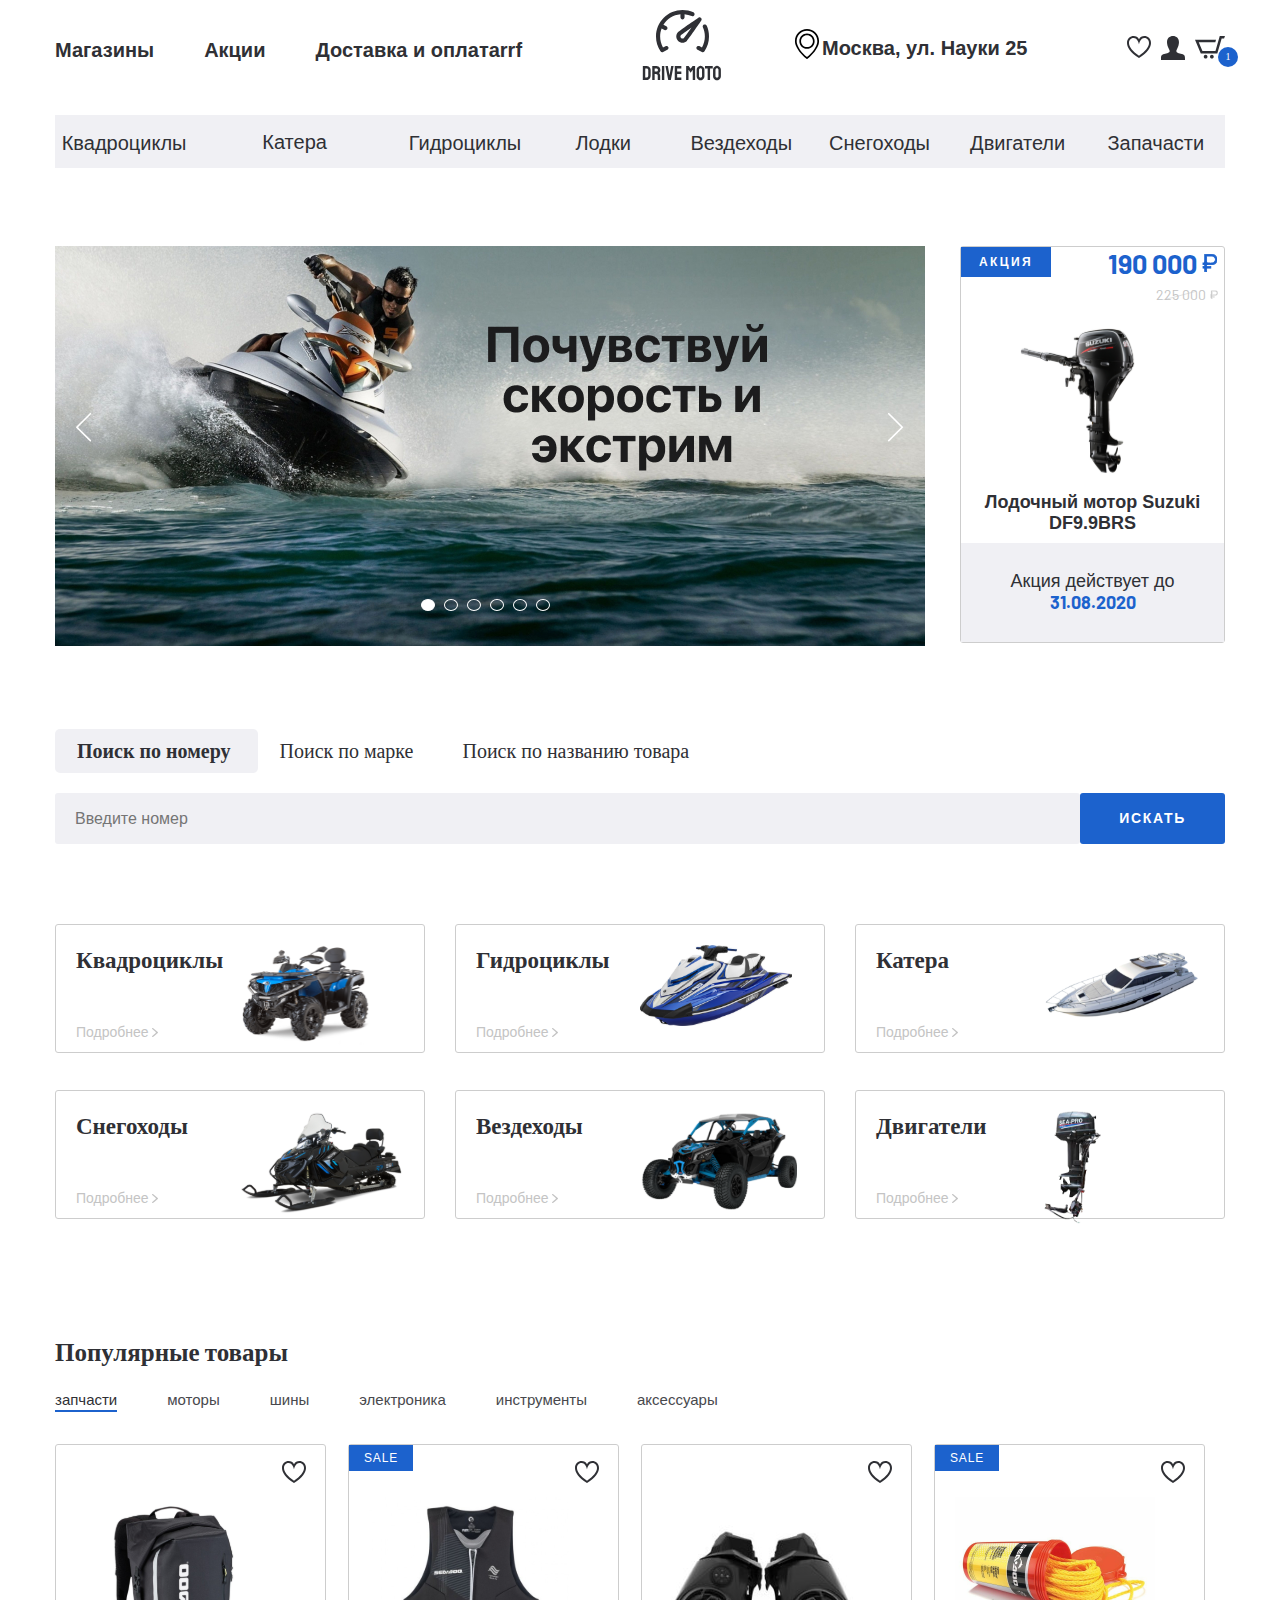
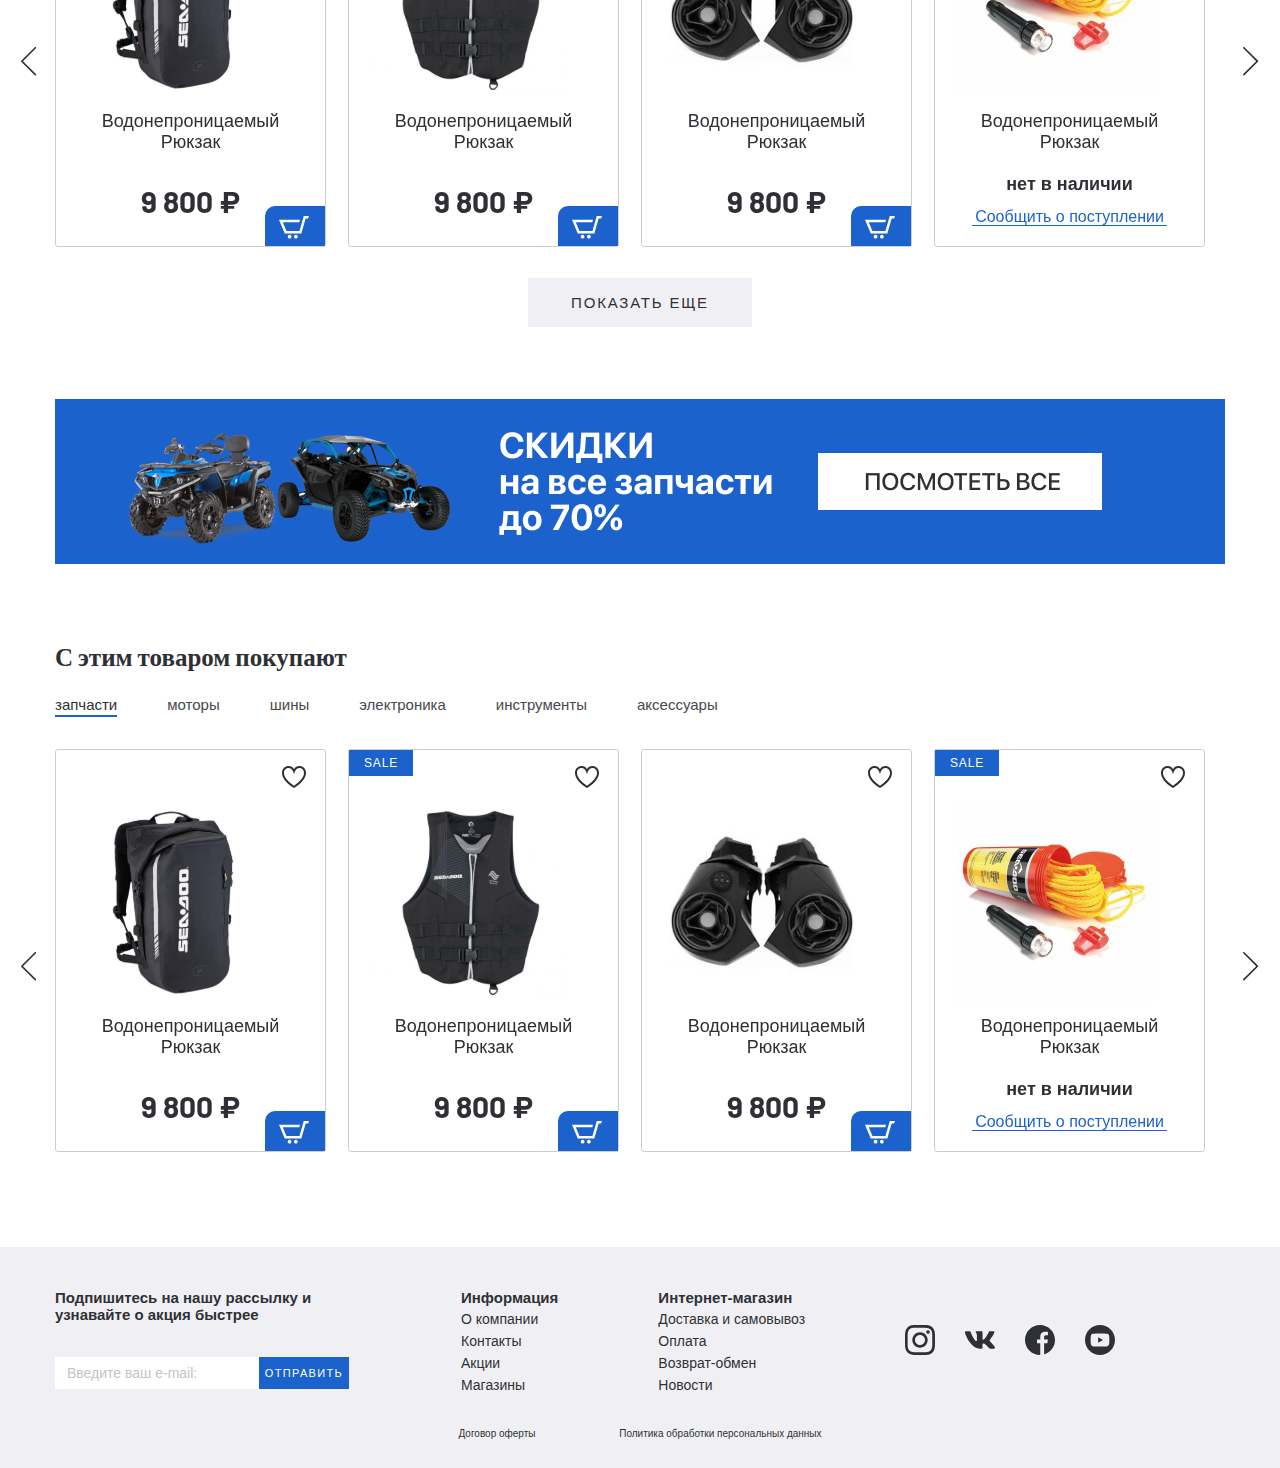
==== commit 122a4369: "second commit" ====
--- a/index.html
+++ b/index.html
@@ -31,7 +31,7 @@
             </li>
             <li class="menu__item">
               <a class="menu__link" href="#">
-                Доставка и оплата
+                Доставка и оплатаrrf
               </a>
             </li>
           </ul>
